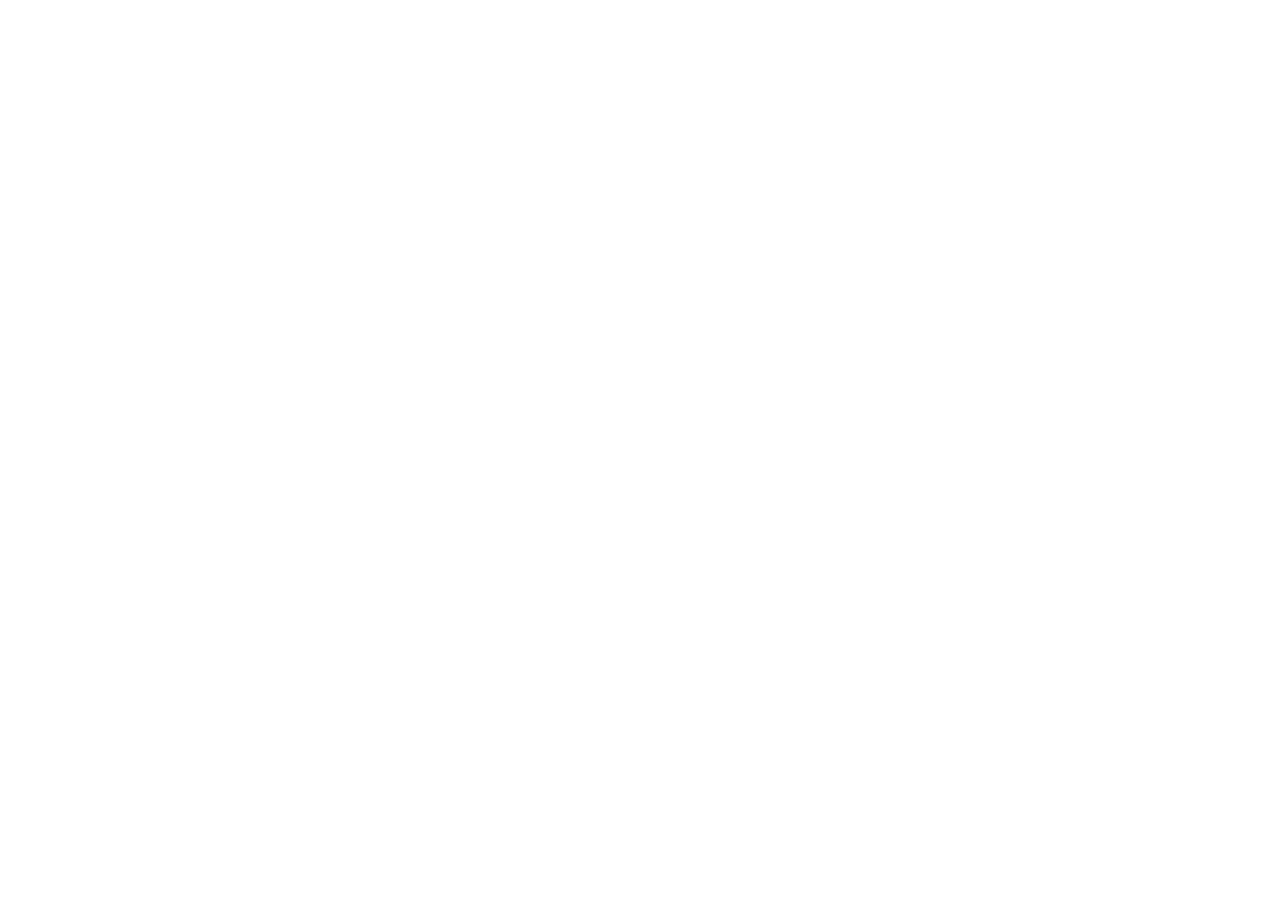
==== momentum/index.html @ 6bafc60a "feat: start files" ====
<!DOCTYPE html>
<html lang="en">

<head>
  <meta charset="UTF-8">
  <meta http-equiv="X-UA-Compatible" content="IE=edge">
  <meta name="viewport" content="width=device-width, initial-scale=1.0">
  <title>Document</title>
</head>

<body>

</body>

</html>
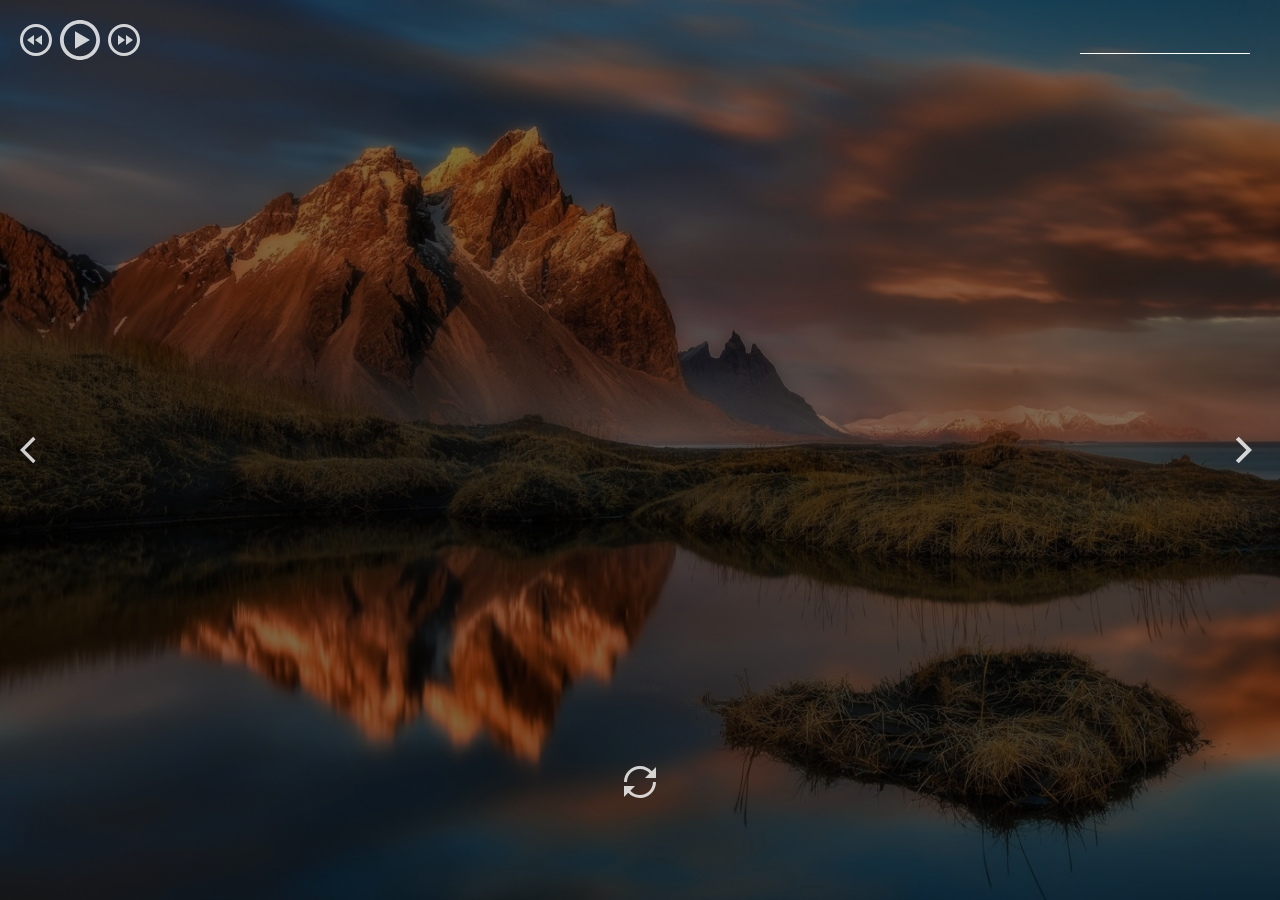
==== commit 56dac29e: "feat: start with RS files" ====
--- a/momentum/index.html
+++ b/momentum/index.html
@@ -1,15 +1,54 @@
 <!DOCTYPE html>
 <html lang="en">
-
 <head>
-  <meta charset="UTF-8">
-  <meta http-equiv="X-UA-Compatible" content="IE=edge">
-  <meta name="viewport" content="width=device-width, initial-scale=1.0">
-  <title>Document</title>
+  <meta charset="UTF-8" />
+  <meta name="viewport" content="width=device-width, initial-scale=1.0" />
+  <link href="assets/favicon.ico" rel="shortcut icon" />
+  <link rel="stylesheet" href="css/owfont-regular.css" />
+  <link rel="stylesheet" href="css/style.css" />
+  <title>momentum</title>
 </head>
-
 <body>
-
+  <header class="header">
+    <div class="player">
+      <div class="player-controls">
+        <button class="play-prev player-icon"></button>
+        <button class="play player-icon"></button>
+        <button class="play-next player-icon"></button>
+      </div>
+      <ul class="play-list"></ul>
+    </div>
+    <div class="weather">
+      <input type="text" class="city" />
+      <i class="weather-icon owf"></i>
+      <div class="weather-error"></div>
+      <div class="description-container">
+        <span class="temperature"></span>
+        <span class="weather-description"></span>
+      </div>
+      <div class="wind"></div>
+      <div class="humidity"></div>
+    </div>
+  </header>
+  <main class="main">
+    <div class="slider-icons">
+      <button class="slide-prev slider-icon"></button>
+      <button class="slide-next slider-icon"></button>
+    </div>
+    <time class="time"></time>
+    <date class="date"></date>
+    <div class="greeting-container">
+      <span class="greeting"></span>
+      <input type="text" class="name" />
+    </div>
+  </main>
+  <footer class="footer">
+    <button class="change-quote"></button>
+    <div>
+      <div class="quote"></div>
+      <div class="author"></div>
+    </div>
+  </footer>
+  <script src="js/script.js"></script>
 </body>
-
 </html>
--- a/momentum/css/owfont-regular.css
+++ b/momentum/css/owfont-regular.css
@@ -0,0 +1,558 @@
+/*!
+ *  owfont-regular 1.0.0 by Deniz Fuchidzhiev - http://websygen.com
+ *  License - font: SIL OFL 1.1, css: MIT License
+ */
+/* FONT PATH
+ * -------------------------- */
+@font-face {
+  font-family: 'owfont';
+  src: url('../assets/fonts/owfont-regular.eot?v=1.0.0');
+  src: url('../assets/fonts/owfont-regular.eot?#iefix&v=1.0.0') format('embedded-opentype'),
+	   url('../assets/fonts/owfont-regular.woff') format('woff'),
+	   url('../assets/fonts/owfont-regular.ttf') format('truetype'),
+	   url('../assets/fonts/owfont-regular.svg#owf-regular') format('svg');
+  font-weight: normal;
+  font-style: normal;
+}
+.owf {
+  display: inline-block;
+  font: normal normal normal 14px/1 owfont;
+  font-size: inherit;
+  text-rendering: auto;
+  -webkit-font-smoothing: antialiased;
+  -moz-osx-font-smoothing: grayscale;
+  transform: translate(0, 0);
+}
+/* makes the font 33% larger relative to the icon container */
+.owf-lg {
+  font-size: 1.33333333em;
+  line-height: 0.75em;
+  vertical-align: -15%;
+}
+.owf-2x {
+  font-size: 2em;
+}
+.owf-3x {
+  font-size: 3em;
+}
+.owf-4x {
+  font-size: 4em;
+}
+.owf-5x {
+  font-size: 5em;
+}
+.owf-fw {
+  width: 1.28571429em;
+  text-align: center;
+}
+.owf-ul {
+  padding-left: 0;
+  margin-left: 2.14285714em;
+  list-style-type: none;
+}
+.owf-ul > li {
+  position: relative;
+}
+.owf-li {
+  position: absolute;
+  left: -2.14285714em;
+  width: 2.14285714em;
+  top: 0.14285714em;
+  text-align: center;
+}
+.owf-li.owf-lg {
+  left: -1.85714286em;
+}
+.owf-border {
+  padding: .2em .25em .15em;
+  border: solid 0.08em #eeeeee;
+  border-radius: .1em;
+}
+.owf-pull-right {
+  float: right;
+}
+.owf-pull-left {
+  float: left;
+}
+.owf.owf-pull-left {
+  margin-right: .3em;
+}
+.owf.owf-pull-right {
+  margin-left: .3em;
+}
+
+/* owfont uses the Unicode Private Use Area (PUA) to ensure screen
+   readers do not read off random characters that represent icons */
+   
+/*   Weather Condition Codes    */
+   
+/*   Thunderstorm - - - - - - - - - - - - - - - - - - - - - - - - - - - - - - - - - - - -    */
+   
+/* thunderstorm with light rain */
+.owf-200:before,
+.owf-200-d:before,
+.owf-200-n:before {
+  content: "\EB28";
+}
+/* thunderstorm with rain */
+.owf-201:before,
+.owf-201-d:before,
+.owf-201-n:before {
+  content: "\EB29";
+}
+/* thunderstorm with heavy rain */
+.owf-202:before,
+.owf-202-d:before,
+.owf-202-n:before {
+  content: "\EB2A";
+}
+/*  light thunderstorm  */
+.owf-210:before,
+.owf-210-d:before,
+.owf-210-n:before {
+  content: "\EB32";
+}
+/*  thunderstorm  */
+.owf-211:before,
+.owf-211-d:before,
+.owf-211-n:before {
+  content: "\EB33";
+}
+/*   heavy thunderstorm   */
+.owf-212:before,
+.owf-212-d:before,
+.owf-212-n:before {
+  content: "\EB34";
+}
+/*   ragged thunderstorm   */
+.owf-221:before,
+.owf-221-d:before,
+.owf-221-n:before {
+  content: "\EB3D";
+}
+/*  thunderstorm with light drizzle    */
+.owf-230:before,
+.owf-230-d:before,
+.owf-230-n:before {
+  content: "\EB46";
+}
+/*  thunderstorm with drizzle     */
+.owf-231:before,
+.owf-231-d:before,
+.owf-231-n:before {
+  content: "\EB47";
+}
+/* thunderstorm with heavy drizzle     */
+.owf-232:before,
+.owf-232-d:before,
+.owf-232-n:before {
+  content: "\EB48";
+}
+
+/*   Drizzle - - - - - - - - - - - - - - - - - - - - - - - - - - - - - - - - - - - -    */
+
+/*  light intensity drizzle */
+.owf-300:before,
+.owf-300-d:before,
+.owf-300-n:before {
+  content: "\EB8C";
+}
+/*  drizzle */
+.owf-301:before,
+.owf-301-d:before,
+.owf-301-n:before {
+  content: "\EB8D";
+}
+/*  heavy intensity drizzle  */
+.owf-302:before,
+.owf-302-d:before,
+.owf-302-n:before {
+  content: "\EB8E";
+}
+/*   light intensity drizzle rain  */
+.owf-310:before,
+.owf-310-d:before,
+.owf-310-n:before {
+  content: "\EB96";
+}
+/*  drizzle rain  */
+.owf-311:before,
+.owf-311-d:before,
+.owf-311-n:before {
+  content: "\EB97";
+}
+/* heavy intensity drizzle rain */
+.owf-312:before,
+.owf-312-d:before,
+.owf-312-n:before {
+  content: "\EB98";
+}
+/* shower rain and drizzle  */
+.owf-313:before,
+.owf-313-d:before,
+.owf-313-n:before {
+  content: "\EB99";
+}
+/* heavy shower rain and drizzle*/
+.owf-314:before,
+.owf-314-d:before,
+.owf-314-n:before {
+  content: "\EB9A";
+}
+/* shower drizzle */
+.owf-321:before,
+.owf-321-d:before,
+.owf-321-n:before {
+  content: "\EBA1";
+}
+
+/*   Rain - - - - - - - - - - - - - - - - - - - - - - - - - - - - - - - - - - - -    */
+
+/* light rain  */
+.owf-500:before,
+.owf-500-d:before,
+.owf-500-n:before {
+  content: "\EC54";
+}
+/* moderate rain  */
+.owf-501:before,
+.owf-501-d:before,
+.owf-501-n:before {
+  content: "\EC55";
+}
+/* heavy intensity rain  */
+.owf-502:before,
+.owf-502-d:before,
+.owf-502-n:before {
+  content: "\EC56";
+}
+/* very heavy rain   */
+.owf-503:before,
+.owf-503-d:before,
+.owf-503-n:before {
+  content: "\EC57";
+}
+/* extreme rain    */
+.owf-504:before,
+.owf-504-d:before,
+.owf-504-n:before {
+  content: "\EC58";
+}
+/* freezing rain    */
+.owf-511:before,
+.owf-511-d:before,
+.owf-511-n:before {
+  content: "\EC5F";
+}
+/*  light intensity shower rain    */
+.owf-520:before,
+.owf-520-d:before,
+.owf-520-n:before {
+  content: "\EC68";
+}
+/* shower rain  */
+.owf-521:before,
+.owf-521-d:before,
+.owf-521-n:before {
+  content: "\EC69";
+}
+/*  heavy intensity shower rain  */
+.owf-522:before,
+.owf-522-d:before,
+.owf-522-n:before {
+  content: "\EC6A";
+}
+/* ragged shower rain  */
+.owf-531:before,
+.owf-531-d:before,
+.owf-531-n:before {
+  content: "\EC73";
+}
+
+/*   Snow - - - - - - - - - - - - - - - - - - - - - - - - - - - - - - - - - - - -    */
+
+/* light snow  */
+.owf-600:before,
+.owf-600-d:before,
+.owf-600-n:before {
+  content: "\ECB8";
+}
+/*  snow  */
+.owf-601:before,
+.owf-601-d:before,
+.owf-601-n:before {
+  content: "\ECB9";
+}
+/*   heavy snow   */
+.owf-602:before,
+.owf-602-d:before,
+.owf-602-n:before {
+  content: "\ECBA";
+}
+/*  sleet  */
+.owf-611:before,
+.owf-611-d:before,
+.owf-611-n:before {
+  content: "\ECC3";
+}
+/*   shower sleet */
+.owf-612:before,
+.owf-612-d:before,
+.owf-612-n:before {
+  content: "\ECC4";
+}
+/* light rain and snow */
+.owf-615:before,
+.owf-615-d:before,
+.owf-615-n:before {
+  content: "\ECC7";
+}
+/* rain and snow  */
+.owf-616:before,
+.owf-616-d:before,
+.owf-616-n:before {
+  content: "\ECC8";
+}
+/* light shower snow  */
+.owf-620:before,
+.owf-620-d:before,
+.owf-620-n:before {
+  content: "\ECCC";
+}
+/* shower snow  */
+.owf-621:before,
+.owf-621-d:before,
+.owf-621-n:before {
+  content: "\ECCD";
+}
+/* heavy shower snow  */
+.owf-622:before,
+.owf-622-d:before,
+.owf-622-n:before {
+  content: "\ECCE";
+}
+
+/*   Atmosphere - - - - - - - - - - - - - - - - - - - - - - - - - - - - - - - - - - - -    */
+
+/* mist */
+.owf-701:before,
+.owf-701-d:before,
+.owf-701-n:before {
+  content: "\ED1D";
+}
+/* smoke */
+.owf-711:before,
+.owf-711-d:before,
+.owf-711-n:before {
+  content: "\ED27";
+}
+/* haze */
+.owf-721:before,
+.owf-721-d:before,
+.owf-721-n:before {
+  content: "\ED31";
+}
+/* Sand/Dust Whirls */
+.owf-731:before,
+.owf-731-d:before,
+.owf-731-n:before {
+  content: "\ED3B";
+}
+/* Fog */
+.owf-741:before,
+.owf-741-d:before,
+.owf-741-n:before {
+  content: "\ED45";
+}
+/* sand */
+.owf-751:before,
+.owf-751-d:before,
+.owf-751-n:before {
+  content: "\ED4F";
+}
+/* dust */
+.owf-761:before,
+.owf-761-d:before,
+.owf-761-n:before {
+  content: "\ED59";
+}
+/*  VOLCANIC ASH  */
+.owf-762:before,
+.owf-762-d:before,
+.owf-762-n:before {
+  content: "\ED5A";
+}
+/* SQUALLS */
+.owf-771:before,
+.owf-771-d:before,
+.owf-771-n:before {
+  content: "\ED63";
+}
+/* TORNADO */
+.owf-781:before,
+.owf-781-d:before,
+.owf-781-n:before {
+  content: "\ED6D";
+}
+
+/*   Clouds - - - - - - - - - - - - - - - - - - - - - - - - - - - - - - - - - - - -    */
+
+/*  sky is clear  */  /*  Calm  */
+.owf-800:before,
+.owf-800-d:before,
+.owf-951:before,
+.owf-951-d:before {
+  content: "\ED80";
+}
+.owf-800-n:before,
+.owf-951-n:before {
+  content: "\F168";
+}
+/*  few clouds   */
+.owf-801:before,
+.owf-801-d:before {
+  content: "\ED81";
+}
+.owf-801-n:before {
+  content: "\F169";
+}
+/* scattered clouds */
+.owf-802:before,
+.owf-802-d:before {
+  content: "\ED82";
+}
+.owf-802-n:before {
+  content: "\F16A";
+}
+/* broken clouds  */
+.owf-803:before,
+.owf-803-d:before,
+.owf-803-n:before {
+  content: "\ED83";
+}
+/* overcast clouds  */
+.owf-804:before,
+.owf-804-d:before,
+.owf-804-n:before {
+  content: "\ED84";
+}
+
+/*   Extreme - - - - - - - - - - - - - - - - - - - - - - - - - - - - - - - - - - - -    */
+
+/* tornado  */
+.owf-900:before,
+.owf-900-d:before,
+.owf-900-n:before {
+  content: "\EDE4";
+}
+/*  tropical storm  */
+.owf-901:before,
+.owf-901-d:before,
+.owf-901-n:before {
+  content: "\EDE5";
+}
+/* hurricane */
+.owf-902:before,
+.owf-902-d:before,
+.owf-902-n:before {
+  content: "\EDE6";
+}
+/* cold */
+.owf-903:before,
+.owf-903-d:before,
+.owf-903-n:before {
+  content: "\EDE7";
+}
+/* hot */
+.owf-904:before,
+.owf-904-d:before,
+.owf-904-n:before {
+  content: "\EDE8";
+}
+/* windy */
+.owf-905:before,
+.owf-905-d:before,
+.owf-905-n:before {
+  content: "\EDE9";
+}
+/* hail */
+.owf-906:before,
+.owf-906-d:before,
+.owf-906-n:before {
+  content: "\EDEA";
+}
+
+/*   Additional - - - - - - - - - - - - - - - - - - - - - - - - - - - - - - - - - - - -    */
+
+/* Setting */
+.owf-950:before,
+.owf-950-d:before,
+.owf-950-n:before {
+  content: "\EE16";
+}
+/*  Light breeze  */
+.owf-952:before,
+.owf-952-d:before,
+.owf-952-n:before {
+  content: "\EE18";
+}
+/*  Gentle Breeze  */
+.owf-953:before,
+.owf-953-d:before,
+.owf-953-n:before {
+  content: "\EE19";
+}
+/*  Moderate breeze  */
+.owf-954:before,
+.owf-954-d:before,
+.owf-954-n:before {
+  content: "\EE1A";
+}
+/* Fresh Breeze  */
+.owf-955:before,
+.owf-955-d:before,
+.owf-955-n:before {
+  content: "\EE1B";
+}
+/* Strong  Breeze  */
+.owf-956:before,
+.owf-956-d:before,
+.owf-956-n:before {
+  content: "\EE1C";
+}
+/* High wind, near gale  */
+.owf-957:before,
+.owf-957-d:before,
+.owf-957-n:before {
+  content: "\EE1D";
+}
+/* Gale */
+.owf-958:before,
+.owf-958-d:before,
+.owf-958-n:before {
+  content: "\EE1E";
+}
+/*  Severe Gale  */
+.owf-959:before,
+.owf-959-d:before,
+.owf-959-n:before {
+  content: "\EE1F";
+}
+/* Storm */
+.owf-960:before,
+.owf-960-d:before,
+.owf-960-n:before {
+  content: "\EE20";
+}
+/*  Violent Storm  */
+.owf-961:before,
+.owf-961-d:before,
+.owf-961-n:before {
+  content: "\EE21";
+}
+/* Hurricane */
+.owf-962:before,
+.owf-962-d:before,
+.owf-962-n:before {
+  content: "\EE22";
+}
--- a/momentum/css/style.css
+++ b/momentum/css/style.css
@@ -0,0 +1,286 @@
+@font-face {
+  font-family: 'Arial-MT';
+  src: url("../assets/fonts/Arial-MT.woff"); /* Путь к файлу со шрифтом */
+ }
+
+* {
+  box-sizing: border-box;
+  margin: 0;
+  padding: 0;
+}
+
+body {
+  min-width: 480px;
+  min-height: 100vh;
+  font-family: 'Arial', sans-serif;
+  font-size: 16px;
+  color: #fff;
+  text-align: center;
+  background: url("../assets/img/bg.jpg") center/cover, rgba(0, 0, 0, 0.5);
+  background-blend-mode: multiply;
+  transition: background-image 1s ease-in-out;
+}
+
+.header {
+  display: flex;
+  justify-content: space-between;
+  align-items: flex-start;
+  width: 100%;
+  height: 30vh;
+  min-height: 220px;  
+  padding: 20px;
+}
+
+.player-controls {
+  display: flex;
+  align-items: center;
+  justify-content: space-between;
+  width: 120px;
+  margin-bottom: 28px;
+}
+
+.play-list {
+  text-align: left;
+}
+
+.play-item {
+  position: relative;
+  padding: 5px;
+  padding-left: 20px;
+  list-style: none;
+  opacity: .8;
+  cursor: pointer;
+  transition: .3s;
+}
+
+.play-item:hover {
+  opacity: 1;
+}
+
+.play-item::before {
+  content: "\2713";  
+  position: absolute;
+  left: 0;
+  top: 2px;
+  font-weight: 900;
+}
+
+.item-active::before {
+  color: #C5B358;
+}
+
+.player-icon,
+.slider-icon,
+.change-quote {
+  width: 32px;
+  height: 32px;
+  background-size: 32px 32px;
+  background-position: center center;
+  background-repeat: no-repeat;
+  background-color: transparent;
+  border: 0;
+  outline: 0;
+  opacity: .8;
+  cursor: pointer;
+  transition: .3s;  
+}
+
+.player-icon:hover,
+.slider-icon:hover,
+.change-quote:hover {
+  opacity: 1;
+}
+
+.player-icon:active,
+.slider-icon:active,
+.change-quote:active {
+  border: 0;
+  outline: 0;  
+  transform: scale(1.1);
+}
+
+.play {
+  width: 40px;
+  height: 40px;
+  background-size: 40px 40px;
+  background-image: url("../assets/svg/play.svg");
+}
+
+.pause {
+  background-image: url("../assets/svg/pause.svg");
+}
+
+.play-prev {
+  background-image: url("../assets/svg/play-prev.svg");
+}
+
+.play-next {
+  background-image: url("../assets/svg/play-next.svg");
+}
+
+.weather {
+  display: flex;
+  flex-direction: column;
+  justify-content: space-between;
+  align-items: flex-start;
+  row-gap: 5px;
+  width: 180px;
+  min-height: 180px;  
+  text-align: left;
+}
+
+.weather-error {
+  margin-top: -10px;
+}
+
+.description-container {
+  display: flex;
+  flex-wrap: wrap;
+  justify-content: flex-start;
+  align-items: center;
+  column-gap: 12px;
+}
+
+.weather-icon {
+  font-size: 44px;
+}
+
+.city {
+  width: 170px;
+  height: 34px;
+  padding: 5px;
+  font-size: 20px;
+  line-height: 24px;
+  color: #fff;  
+  border: 0;
+  outline: 0;
+  border-bottom: 1px solid #fff;
+  background-color: transparent;
+}
+
+.city::placeholder {  
+  font-size: 20px;
+  color: #fff;
+  opacity: .6;
+}
+
+.main {
+  position: relative;
+  display: flex;
+  flex-direction: column;
+  justify-content: center;
+  align-items: center;
+  width: 100%;
+  height: 40vh;
+  min-height: 260px;  
+  padding: 20px;
+}
+
+.slider-icon {
+  position: absolute;
+  top: 50%;
+  margin-top: -16px;
+  cursor: pointer;
+}
+
+.slide-prev {
+  left: 20px;
+  background-image: url("../assets/svg/slider-prev.svg");
+}
+
+.slide-next {
+  right: 20px;
+  background-image: url("../assets/svg/slider-next.svg");
+}
+
+.time {
+  min-height: 124px;
+  margin-bottom: 10px;
+  font-family: 'Arial-MT';
+  font-size: 100px;
+  letter-spacing: -4px;  
+}
+
+.date {
+  min-height: 28px;
+  font-size: 24px;
+  margin-bottom: 20px;
+}
+
+.greeting-container {
+  display: flex;
+  flex-wrap: wrap;
+  justify-content: stretch;
+  align-items: center;
+  min-height: 48px;
+  width: 100vw;
+  font-size: 40px;
+}
+
+.greeting {
+  flex: 1;  
+  padding: 10px;
+  text-align: right;
+}
+
+.name {
+  flex: 1;
+  max-width: 50%;
+  padding: 10px;
+  font-size: 40px;
+  text-align: left;
+  color: #fff;
+  background-color: transparent;
+  border: 0;
+  outline: 0;
+}
+
+.name::placeholder {
+  color: #fff;
+  opacity: .6;
+}
+
+.footer {
+  display: flex;
+  flex-direction: column;
+  justify-content: flex-end;
+  align-items: center;
+  width: 100%;
+  height: 30vh;
+  min-height: 160px;  
+  padding: 20px;
+}
+
+.change-quote {
+  margin-bottom: 30px;
+  background-image: url("../assets/svg/reload.svg");  
+}
+
+.quote {
+  min-height: 32px;
+}
+
+.author {
+  min-height: 20px;
+}
+
+@media (max-width: 768px) {
+  .time {
+    min-height: 80px;
+    font-size: 72px;    
+  }
+
+  .greeting-container {
+    min-height: 40px;
+    font-size: 32px;
+  }
+
+  .greeting {
+    padding: 5px;
+  }
+
+  .name {
+    font-size: 32px;
+    padding: 5px;
+  }
+}
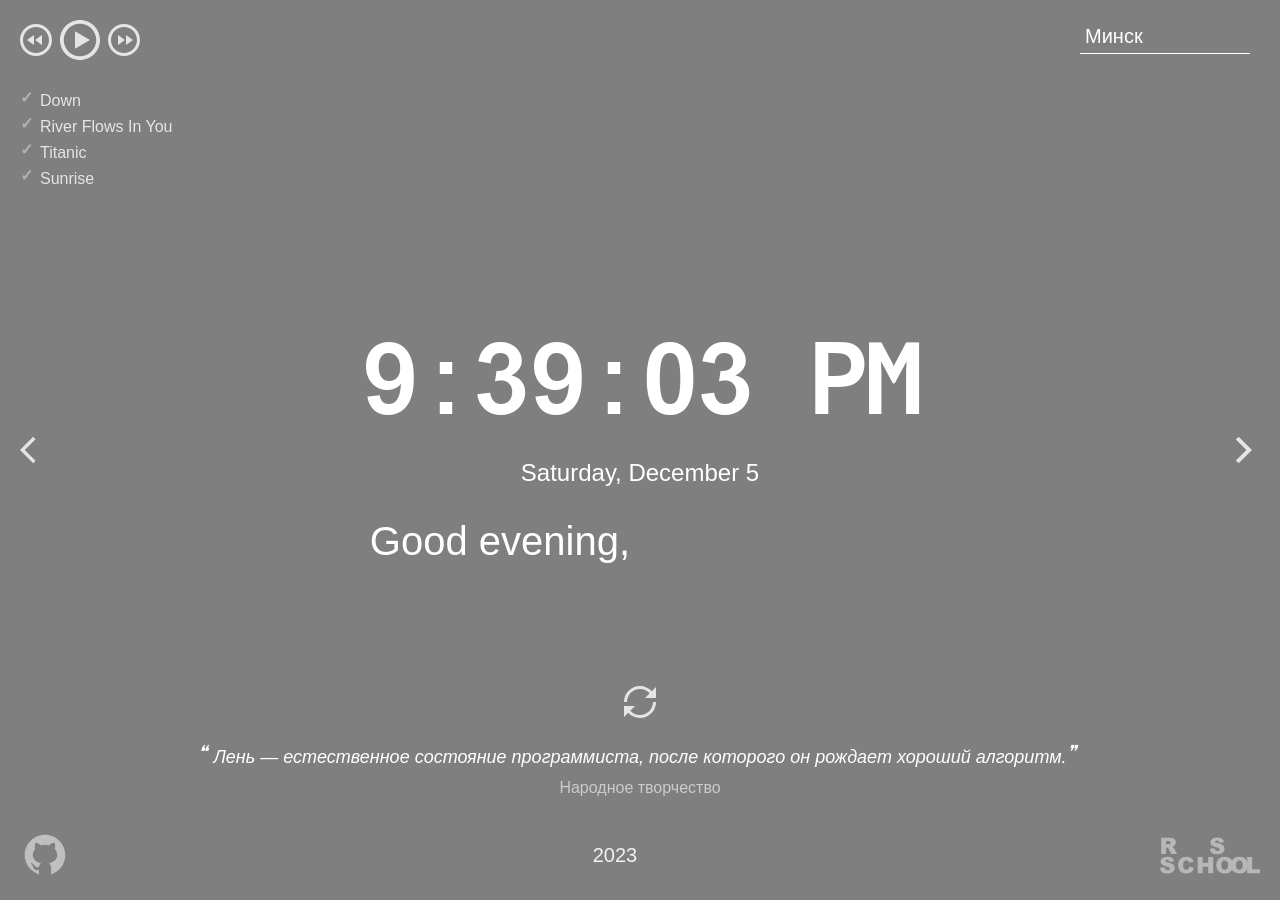
==== commit 1e07bfd4: "feat: Intermediate result of the work" ====
--- a/momentum/index.html
+++ b/momentum/index.html
@@ -1,14 +1,17 @@
 <!DOCTYPE html>
 <html lang="en">
+
 <head>
   <meta charset="UTF-8" />
   <meta name="viewport" content="width=device-width, initial-scale=1.0" />
   <link href="assets/favicon.ico" rel="shortcut icon" />
   <link rel="stylesheet" href="css/owfont-regular.css" />
+  <link rel="stylesheet" href="css/normalize.css" />
   <link rel="stylesheet" href="css/style.css" />
-  <title>momentum</title>
+  <title>Momentum</title>
 </head>
-<body>
+
+<body class="body">
   <header class="header">
     <div class="player">
       <div class="player-controls">
@@ -16,7 +19,8 @@
         <button class="play player-icon"></button>
         <button class="play-next player-icon"></button>
       </div>
-      <ul class="play-list"></ul>
+      <ul class="play-list">
+      </ul>
     </div>
     <div class="weather">
       <input type="text" class="city" />
@@ -48,7 +52,20 @@
       <div class="quote"></div>
       <div class="author"></div>
     </div>
+    <ul class="footer-gh">
+      <li class="footer-link-GitNub">
+        <a href="https://github.com/maria-khabian">
+          <img src="./assets/img/gh-logo.svg" width="50" height="50" alt="GitHub">
+      </li>
+      <li class="footer-year">2023</li>
+      <li class="footer-link-RsSchool">
+        <a href="https://rs.school/js-stage0/">
+          <img src="./assets/img/rs_school-logo.svg" alt="rsschool" width="100" height="37">
+        </a>
+      </li>
+    </ul>
   </footer>
-  <script src="js/script.js"></script>
+  <script type="module" src="main.js"></script>
 </body>
+
 </html>
--- a/momentum/css/style.css
+++ b/momentum/css/style.css
@@ -1,7 +1,8 @@
 @font-face {
   font-family: 'Arial-MT';
-  src: url("../assets/fonts/Arial-MT.woff"); /* Путь к файлу со шрифтом */
- }
+  src: url("../assets/fonts/Arial-MT.woff");
+  /* Путь к файлу со шрифтом */
+}
 
 * {
   box-sizing: border-box;
@@ -17,6 +18,7 @@
   color: #fff;
   text-align: center;
   background: url("../assets/img/bg.jpg") center/cover, rgba(0, 0, 0, 0.5);
+  background-image: url("../assets/img/bg.jpg");
   background-blend-mode: multiply;
   transition: background-image 1s ease-in-out;
 }
@@ -27,7 +29,7 @@
   align-items: flex-start;
   width: 100%;
   height: 30vh;
-  min-height: 220px;  
+  min-height: 220px;
   padding: 20px;
 }
 
@@ -58,15 +60,17 @@
 }
 
 .play-item::before {
-  content: "\2713";  
+  content: "\2713";
   position: absolute;
   left: 0;
   top: 2px;
   font-weight: 900;
+  opacity: .5;
 }
 
 .item-active::before {
-  color: #C5B358;
+  color: #ffffff;
+  opacity: 1;
 }
 
 .player-icon,
@@ -82,7 +86,7 @@
   outline: 0;
   opacity: .8;
   cursor: pointer;
-  transition: .3s;  
+  transition: .3s;
 }
 
 .player-icon:hover,
@@ -95,7 +99,7 @@
 .slider-icon:active,
 .change-quote:active {
   border: 0;
-  outline: 0;  
+  outline: 0;
   transform: scale(1.1);
 }
 
@@ -125,7 +129,7 @@
   align-items: flex-start;
   row-gap: 5px;
   width: 180px;
-  min-height: 180px;  
+  min-height: 180px;
   text-align: left;
 }
 
@@ -139,6 +143,10 @@
   justify-content: flex-start;
   align-items: center;
   column-gap: 12px;
+}
+
+.temperature {
+  margin-bottom: 15px;
 }
 
 .weather-icon {
@@ -151,14 +159,14 @@
   padding: 5px;
   font-size: 20px;
   line-height: 24px;
-  color: #fff;  
+  color: #fff;
   border: 0;
   outline: 0;
   border-bottom: 1px solid #fff;
   background-color: transparent;
 }
 
-.city::placeholder {  
+.city::placeholder {
   font-size: 20px;
   color: #fff;
   opacity: .6;
@@ -172,7 +180,7 @@
   align-items: center;
   width: 100%;
   height: 40vh;
-  min-height: 260px;  
+  min-height: 260px;
   padding: 20px;
 }
 
@@ -198,7 +206,7 @@
   margin-bottom: 10px;
   font-family: 'Arial-MT';
   font-size: 100px;
-  letter-spacing: -4px;  
+  letter-spacing: -4px;
 }
 
 .date {
@@ -218,7 +226,7 @@
 }
 
 .greeting {
-  flex: 1;  
+  flex: 1;
   padding: 10px;
   text-align: right;
 }
@@ -247,27 +255,68 @@
   align-items: center;
   width: 100%;
   height: 30vh;
-  min-height: 160px;  
+  min-height: 160px;
   padding: 20px;
+}
+
+.footer-gh {
+  margin-top: 30px;
+  display: flex;
+  width: 100%;
+  justify-content: space-between;
+  align-items: center;
+}
+
+.footer-link-GitNub {
+  opacity: 0.5;
+}
+
+.footer-year {
+  color: #fff;
+  font-size: 20px;
+  opacity: 0.9;
+}
+
+.footer-link-RsSchool {
+  opacity: 0.6;
 }
 
 .change-quote {
   margin-bottom: 30px;
-  background-image: url("../assets/svg/reload.svg");  
+  background-image: url("../assets/svg/reload.svg");
 }
 
 .quote {
+  position: relative;
+  font-style: italic;
   min-height: 32px;
+  font-size: 18px;
+}
+
+.quote::before {
+  content: '❝';
+  position: absolute;
+  left: -15px;
+  top: -5px;
+}
+
+.quote::after {
+  content: '❞';
+  position: absolute;
+  right: -10px;
+  top: -5px;
 }
 
 .author {
   min-height: 20px;
+  /* font-weight: 700; */
+  opacity: 0.6;
 }
 
 @media (max-width: 768px) {
   .time {
     min-height: 80px;
-    font-size: 72px;    
+    font-size: 72px;
   }
 
   .greeting-container {
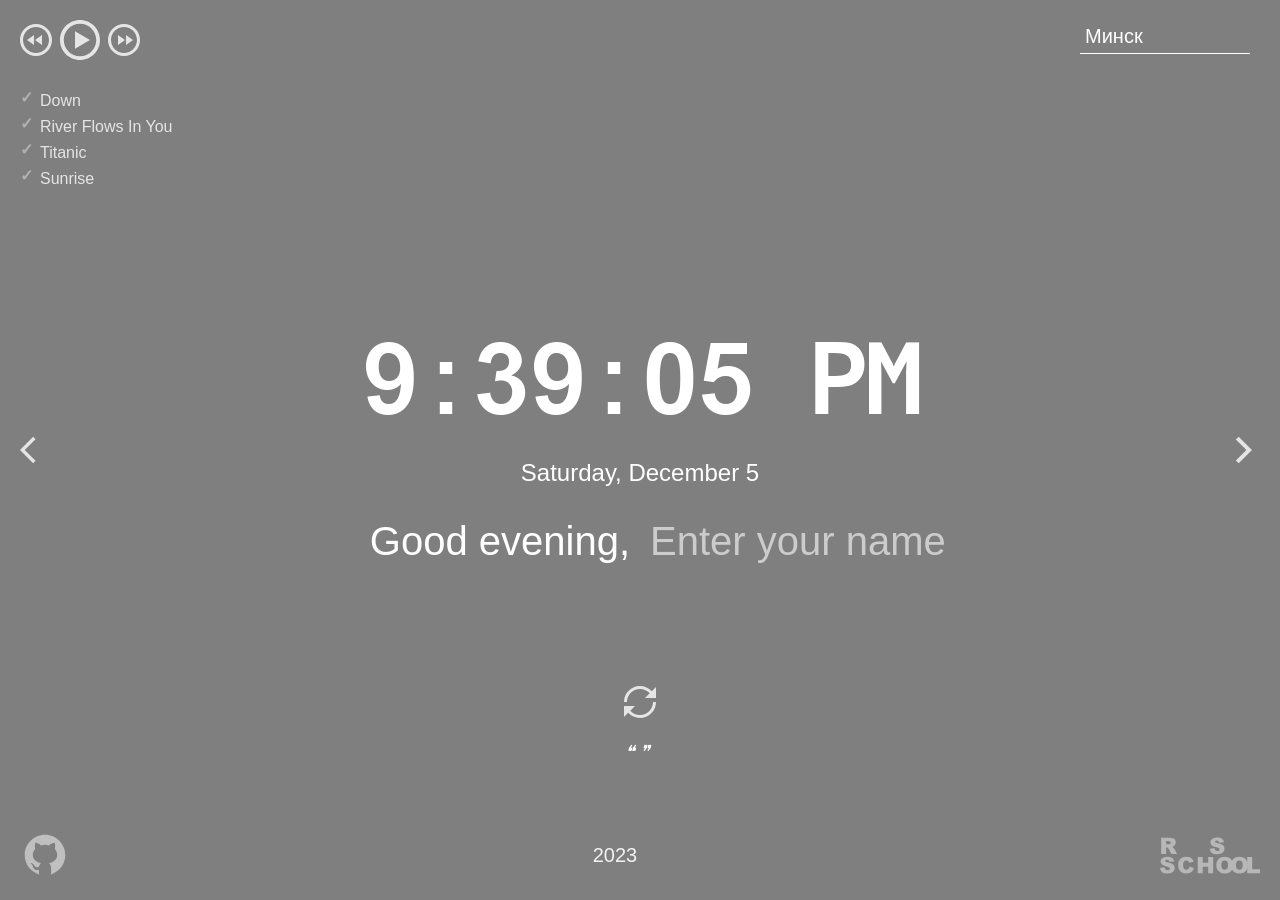
==== commit 7c6c7de2: "feat: correct" ====
--- a/momentum/index.html
+++ b/momentum/index.html
@@ -43,7 +43,7 @@
     <date class="date"></date>
     <div class="greeting-container">
       <span class="greeting"></span>
-      <input type="text" class="name" />
+      <input type="text" class="name" placeholder="Enter your name" />
     </div>
   </main>
   <footer class="footer">
@@ -55,7 +55,7 @@
     <ul class="footer-gh">
       <li class="footer-link-GitNub">
         <a href="https://github.com/maria-khabian">
-          <img src="./assets/img/gh-logo.svg" width="50" height="50" alt="GitHub">
+          <img src="./assets/img/gh-logo.svg" width="50" height="50" alt="GitHub"></a>
       </li>
       <li class="footer-year">2023</li>
       <li class="footer-link-RsSchool">
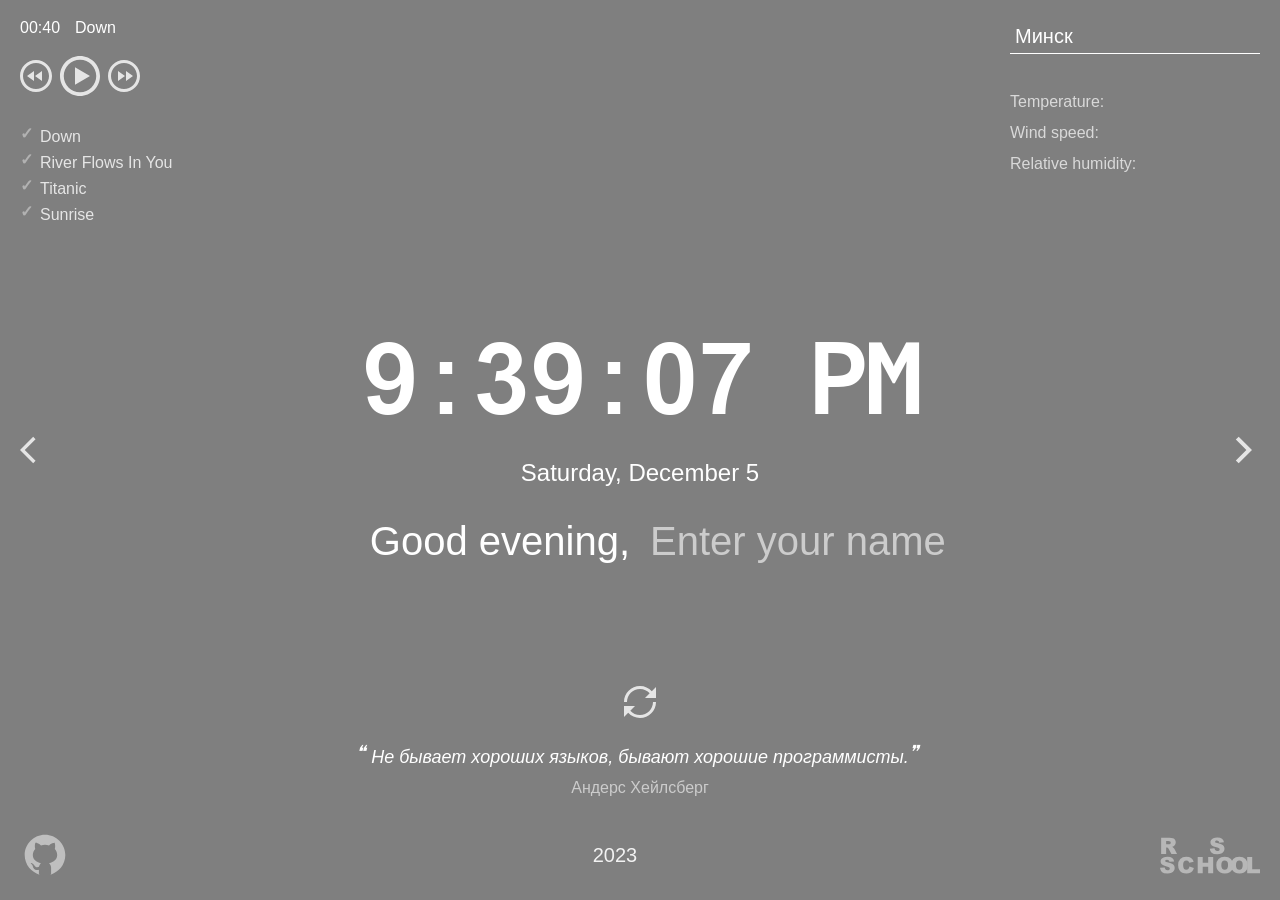
==== commit de7bb0d6: "feat: correct name and duration audio, weather description" ====
--- a/momentum/index.html
+++ b/momentum/index.html
@@ -14,6 +14,10 @@
 <body class="body">
   <header class="header">
     <div class="player">
+      <div class="description-audio">
+        <span class="time-audio"></span>
+        <span class="name-audio"></span>
+      </div>
       <div class="player-controls">
         <button class="play-prev player-icon"></button>
         <button class="play player-icon"></button>
@@ -24,11 +28,15 @@
     </div>
     <div class="weather">
       <input type="text" class="city" />
-      <i class="weather-icon owf"></i>
+      <div class="weather-info">
+        <i class="weather-icon owf"></i>
+        <span class="weather-description"></span>
+      </div>
       <div class="weather-error"></div>
       <div class="description-container">
-        <span class="temperature"></span>
-        <span class="weather-description"></span>
+        <p>Temperature: <span class="temperature"></span></p>
+        <p>Wind speed: <span class="wind-speed"></span></p>
+        <p>Relative humidity: <span class="relative-humidity"></span></p>
       </div>
       <div class="wind"></div>
       <div class="humidity"></div>
--- a/momentum/css/style.css
+++ b/momentum/css/style.css
@@ -31,6 +31,15 @@
   height: 30vh;
   min-height: 220px;
   padding: 20px;
+}
+
+.description-audio {
+  display: flex;
+}
+
+.name-audio {
+  padding-left: 15px;
+  margin-bottom: 20px;
 }
 
 .player-controls {
@@ -128,7 +137,7 @@
   justify-content: space-between;
   align-items: flex-start;
   row-gap: 5px;
-  width: 180px;
+  width: 250px;
   min-height: 180px;
   text-align: left;
 }
@@ -139,22 +148,45 @@
 
 .description-container {
   display: flex;
-  flex-wrap: wrap;
-  justify-content: flex-start;
-  align-items: center;
+  /* flex-wrap: wrap; */
+  flex-direction: column;
+  /* justify-content: flex-start; */
+  align-items: start;
   column-gap: 12px;
 }
 
-.temperature {
+.weather-info {
+  display: flex;
+  width: 70%;
+  justify-content: space-around;
+  align-items: center;
+  margin: 15px 0;
+}
+
+.description-container p {
   margin-bottom: 15px;
+  color: rgba(255, 255, 255, 0.7);
+}
+
+/* .temperature {
+  margin-bottom: 15px;
+}*/
+
+.temperature,
+.relative-humidity,
+.wind-speed,
+.weather-description {
+  color: #fff;
+  opacity: 1;
+  font-weight: bold;
 }
 
 .weather-icon {
-  font-size: 44px;
+  font-size: 54px;
 }
 
 .city {
-  width: 170px;
+  width: 250px;
   height: 34px;
   padding: 5px;
   font-size: 20px;
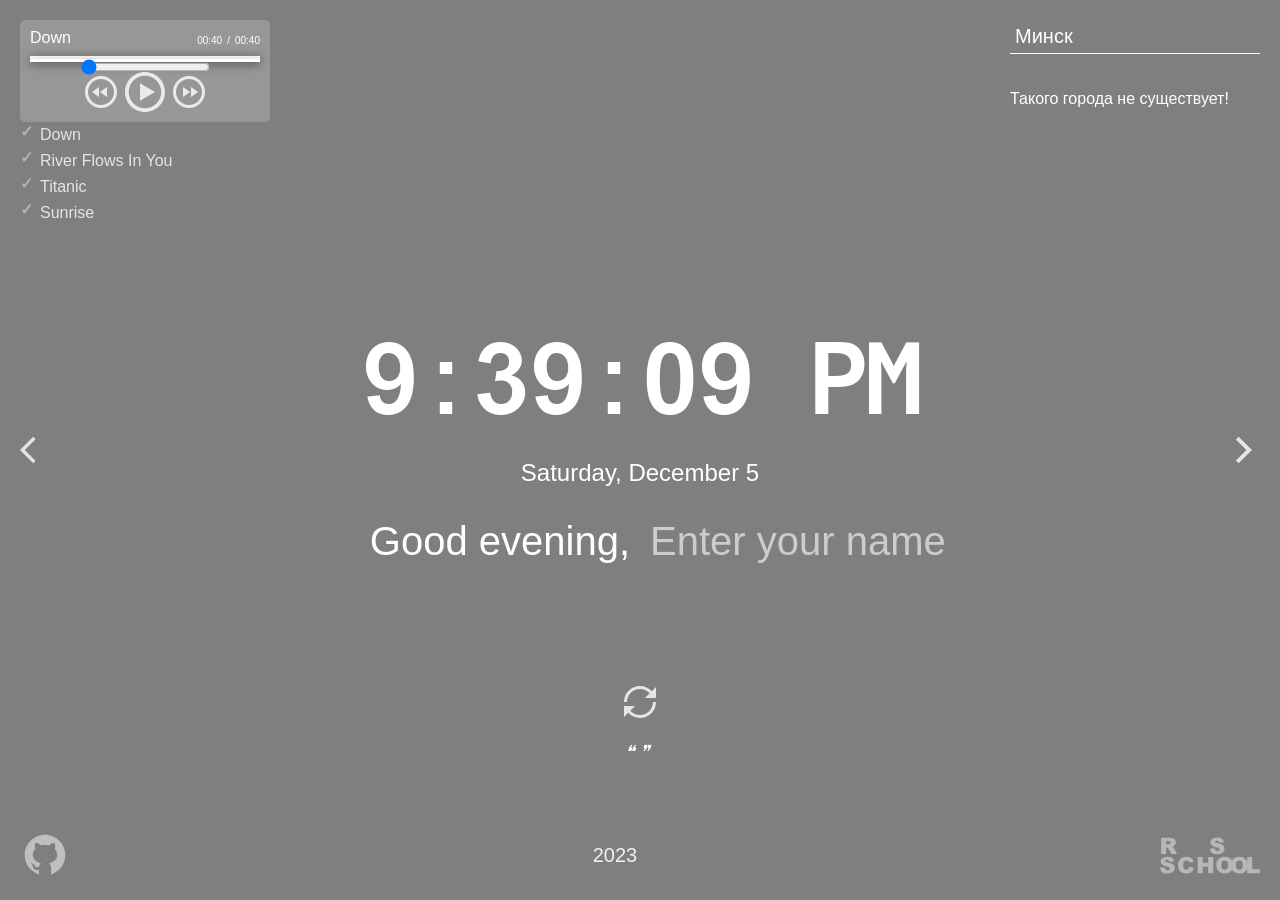
==== commit c1c97f77: "feat: correct playList circular playback" ====
--- a/momentum/index.html
+++ b/momentum/index.html
@@ -14,15 +14,31 @@
 <body class="body">
   <header class="header">
     <div class="player">
-      <div class="description-audio">
-        <span class="time-audio"></span>
-        <span class="name-audio"></span>
+      <div class="audio-player">
+        <div class="audio-player-top">
+          <span class="name-audio"></span>
+          <div class="description-audio">
+            <span class="time-audio-current">00:40</span>
+            <div class="time-divider"> / </div>
+            <span class="time-audio-duration"></span>
+          </div>
+        </div>
+        <div class="audio-timeline">
+          <div class="timeline">
+            <div class="progres"></div>
+          </div>
+          <div class="timeline">
+            <input class="timeline__progress" type="range" min="0" max="100" step="0.1" value="0">
+          </div>
+        </div>
+
+        <div class="player-controls">
+          <button class="play-prev player-icon"></button>
+          <button class="play player-icon"></button>
+          <button class="play-next player-icon"></button>
+        </div>
       </div>
-      <div class="player-controls">
-        <button class="play-prev player-icon"></button>
-        <button class="play player-icon"></button>
-        <button class="play-next player-icon"></button>
-      </div>
+
       <ul class="play-list">
       </ul>
     </div>
@@ -32,7 +48,7 @@
         <i class="weather-icon owf"></i>
         <span class="weather-description"></span>
       </div>
-      <div class="weather-error"></div>
+      <div class="weather-error">Такого города не существует!</div>
       <div class="description-container">
         <p>Temperature: <span class="temperature"></span></p>
         <p>Wind speed: <span class="wind-speed"></span></p>
--- a/momentum/css/style.css
+++ b/momentum/css/style.css
@@ -17,10 +17,10 @@
   font-size: 16px;
   color: #fff;
   text-align: center;
-  background: url("../assets/img/bg.jpg") center/cover, rgba(0, 0, 0, 0.5);
-  background-image: url("../assets/img/bg.jpg");
+  /* background: url("../assets/img/bg.jpg") center/cover, rgba(0, 0, 0, 0.5); */
+  background: center/cover, rgba(0, 0, 0, 0.5) no-repeat;
   background-blend-mode: multiply;
-  transition: background-image 1s ease-in-out;
+  transition: background-image .7s ease-in-out;
 }
 
 .header {
@@ -33,13 +33,50 @@
   padding: 20px;
 }
 
+.audio-player {
+  display: flex;
+  flex-direction: column;
+  background-color: #ffffff2f;
+  min-width: 250px;
+  border-radius: 5px;
+  padding: 10px;
+}
+
+.audio-player-top {
+  display: flex;
+  justify-content: space-between;
+  align-items: end;
+}
+
 .description-audio {
   display: flex;
-}
-
-.name-audio {
-  padding-left: 15px;
-  margin-bottom: 20px;
+  font-size: 10px;
+}
+
+.time-divider {
+  padding: 0 5px;
+}
+
+.name-audio {}
+
+.audio-timeline {
+  padding: 10px 0;
+}
+
+.timeline {
+  background: white;
+  width: 100%;
+  height: 3px;
+  position: relative;
+  cursor: pointer;
+  box-shadow: 0 2px 10px 0 #0008;
+}
+
+.progress {
+  background: coral;
+  width: 0%;
+  height: 100%;
+  transition: 0.25s;
 }
 
 .player-controls {
@@ -47,7 +84,7 @@
   align-items: center;
   justify-content: space-between;
   width: 120px;
-  margin-bottom: 28px;
+  margin: 0 auto;
 }
 
 .play-list {
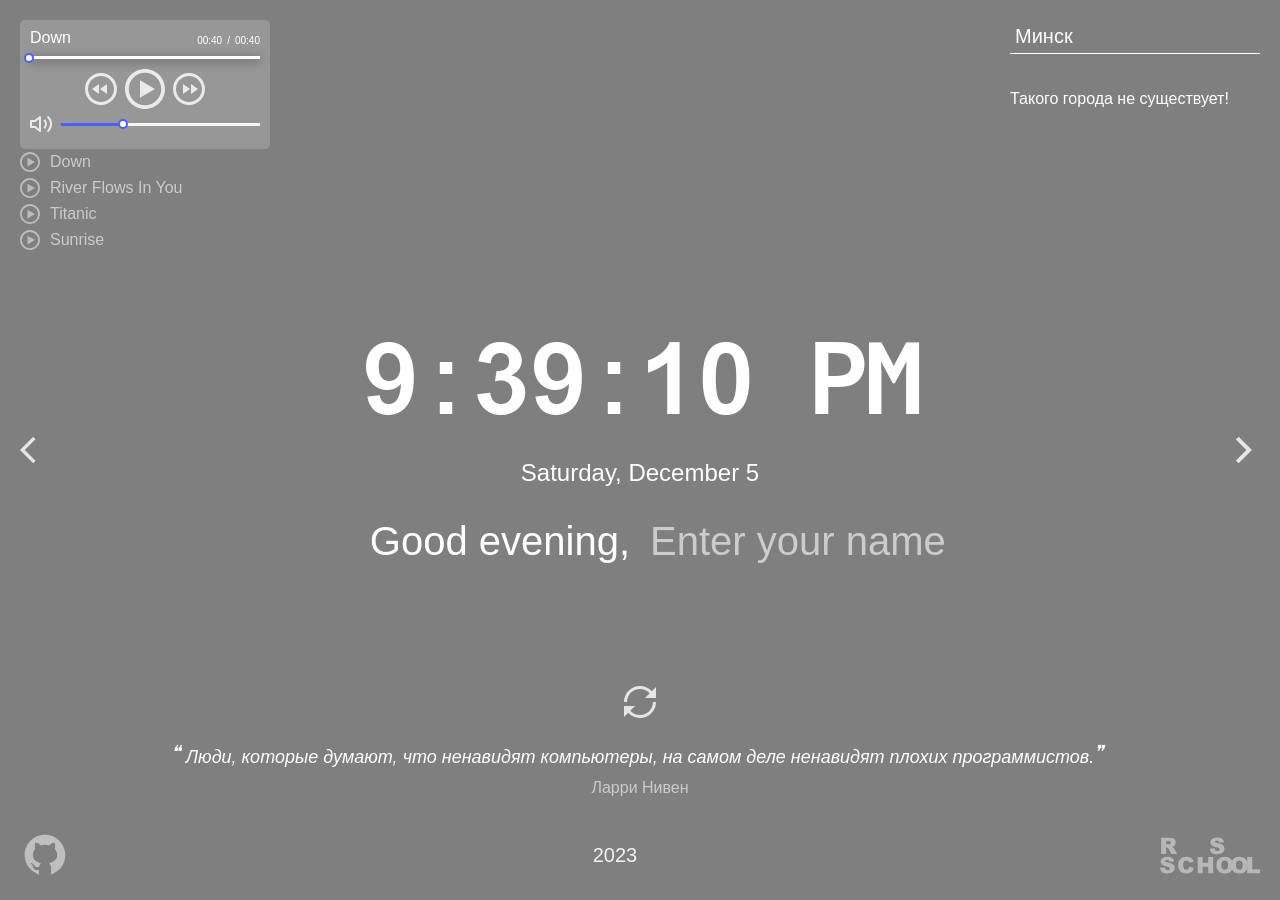
==== commit 506d14a1: "feat: add audioPlayList" ====
--- a/momentum/index.html
+++ b/momentum/index.html
@@ -25,10 +25,7 @@
         </div>
         <div class="audio-timeline">
           <div class="timeline">
-            <div class="progres"></div>
-          </div>
-          <div class="timeline">
-            <input class="timeline__progress" type="range" min="0" max="100" step="0.1" value="0">
+            <div class="timeline-progress"></div>
           </div>
         </div>
 
@@ -37,7 +34,14 @@
           <button class="play player-icon"></button>
           <button class="play-next player-icon"></button>
         </div>
+
+        <div class="volume">
+          <button class="volume-icon"></button>
+          <input class="volume-line" type="range" min="0" max="100" step="1" value="50">
+        </div>
       </div>
+
+
 
       <ul class="play-list">
       </ul>
--- a/momentum/css/style.css
+++ b/momentum/css/style.css
@@ -57,8 +57,6 @@
   padding: 0 5px;
 }
 
-.name-audio {}
-
 .audio-timeline {
   padding: 10px 0;
 }
@@ -72,13 +70,26 @@
   box-shadow: 0 2px 10px 0 #0008;
 }
 
-.progress {
-  background: coral;
+.timeline-progress {
+  position: relative;
+  background: rgb(76, 94, 255);
   width: 0%;
   height: 100%;
   transition: 0.25s;
 }
 
+.timeline-progress::after {
+  content: '';
+  position: absolute;
+  width: 10px;
+  height: 10px;
+  border-radius: 50%;
+  border: 2px solid rgb(76, 94, 255);
+  top: -3px;
+  right: -4px;
+  background-color: white;
+}
+
 .player-controls {
   display: flex;
   align-items: center;
@@ -94,9 +105,9 @@
 .play-item {
   position: relative;
   padding: 5px;
-  padding-left: 20px;
+  padding-left: 30px;
   list-style: none;
-  opacity: .8;
+  opacity: .6;
   cursor: pointer;
   transition: .3s;
 }
@@ -105,7 +116,7 @@
   opacity: 1;
 }
 
-.play-item::before {
+/* .play-item::before {
   content: "\2713";
   position: absolute;
   left: 0;
@@ -116,6 +127,11 @@
 
 .item-active::before {
   color: #ffffff;
+  opacity: 1;
+} */
+
+.item-active {
+  /* color: #ffffff; */
   opacity: 1;
 }
 
@@ -168,6 +184,59 @@
   background-image: url("../assets/svg/play-next.svg");
 }
 
+.volume {
+  display: flex;
+  align-items: center;
+}
+
+.volume-icon {
+  background-image: url(./../assets/svg/volume.svg);
+  margin-right: 5px;
+  width: 30px;
+  height: 30px;
+  background-color: rgba(28, 28, 28, 0);
+  opacity: 0.8;
+  border: 0;
+  cursor: pointer;
+}
+
+.mute {
+  background-image: url(./../assets/svg/volume-close.svg);
+}
+
+.volume-icon:hover {
+  opacity: 1;
+}
+
+.volume-line {
+  -webkit-appearance: none;
+  width: 100%;
+  height: 3px;
+  width: 100%;
+  background: rgba(255, 255, 255, 0.9);
+  background-image: linear-gradient(rgb(76, 94, 255), rgb(76, 94, 255));
+  background-size: 30% 100%;
+  background-repeat: no-repeat;
+  /* transition: background-size .1s ease-in-out; */
+  cursor: pointer;
+}
+
+.volume-line::-webkit-slider-thumb {
+  -webkit-appearance: none;
+  width: 10px;
+  height: 10px;
+  border-radius: 50%;
+  border: 2px solid rgb(76, 94, 255);
+  background: white;
+  cursor: pointer;
+  /* transition: background-size .1s ease-in-out; */
+}
+
+/* .volume-line::after {
+  content: '';
+
+} */
+
 .weather {
   display: flex;
   flex-direction: column;
